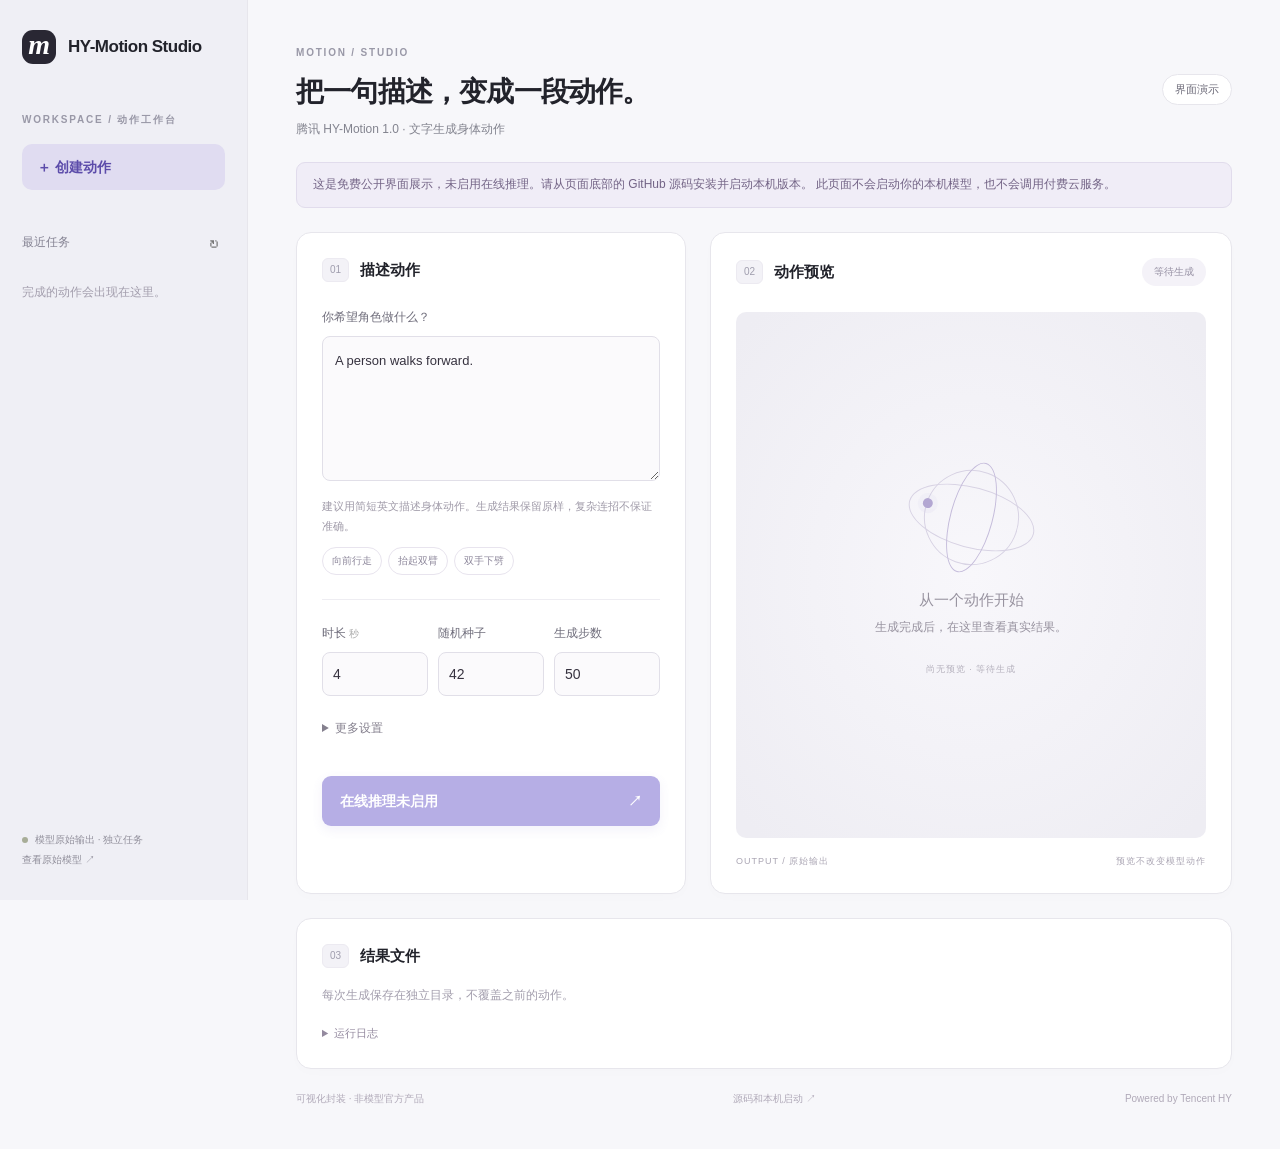
==== index.html @ f67ecd88 "Add lightweight visual interface for existing local motion backend" ====
<!doctype html>
<html lang="zh-CN"><head><meta charset="utf-8"><meta name="viewport" content="width=device-width,initial-scale=1"><title>Motion Studio</title><link rel="stylesheet" href="/static/style.css"></head>
<body>
<aside class="sidebar">
  <a class="brand" href="/"><span class="brand-icon">m</span><span id="brand-name">Motion Studio</span></a>
  <div class="eyebrow">WORKSPACE / 动作工作台</div>
  <button class="nav active" id="new-task">＋ 创建动作</button>
  <div class="history-title">最近任务 <button id="refresh-history" aria-label="刷新任务">↻</button></div>
  <div id="history" class="history"><p class="muted">完成的动作会出现在这里。</p></div>
  <div class="sidebar-bottom"><span class="little-dot"></span><span>模型原始输出 · 独立任务</span><a id="source-link" target="_blank" rel="noreferrer">查看原始模型 ↗</a></div>
</aside>
<main>
  <header><div><span class="eyebrow">MOTION / STUDIO</span><h1 id="headline">准备你的下一段动作</h1><p id="description"></p></div><span id="environment-badge" class="pill">检查环境…</span></header>
  <div id="environment" class="notice" role="status"></div>
  <div class="workspace">
    <section class="card editor"><div class="section-title"><span class="number">01</span><h2 id="input-title">描述动作</h2></div>
      <form id="generate-form">
        <div id="text-input"><label for="prompt">你希望角色做什么？</label><textarea id="prompt" rows="5" maxlength="3000" placeholder="A person walks forward, then stops and turns to the left.">A person walks forward.</textarea><p class="help">建议用简短英文描述身体动作。生成结果保留原样，复杂连招不保证准确。</p><div class="examples"><button type="button" data-prompt="A person walks forward.">向前行走</button><button type="button" data-prompt="A person slowly raises both arms overhead, then lowers them.">抬起双臂</button><button type="button" data-prompt="A person grips a sword with both hands and performs a downward slash.">双手下劈</button></div></div>
        <div id="video-input" hidden><label for="video">上传动作视频</label><div class="dropzone" id="dropzone"><span class="upload-symbol">↑</span><strong>选择视频或拖到这里</strong><span>MP4 / MOV / MKV / AVI / WebM · 最大 256 MB</span><input type="file" id="video" accept="video/mp4,video/quicktime,video/x-matroska,video/x-msvideo,video/webm" aria-label="选择动作视频"></div><p id="video-name" class="help">建议单人、全身可见、固定镜头的短片。</p><video id="input-video" controls playsinline hidden></video></div>
        <div class="divider"></div>
        <div class="parameters" id="hy-params"><div><label for="seconds">时长 <small>秒</small></label><input id="seconds" type="number" value="4" min="0.5" max="12" step="0.5"></div><div><label for="seed">随机种子</label><input id="seed" type="number" value="42" min="0" max="2147483647" step="1"></div><div><label for="steps">生成步数</label><input id="steps" type="number" value="50" min="1" max="200" step="1"></div></div>
        <div class="parameters gem-params" id="gem-params" hidden><div><label for="start-frame">起始帧</label><input id="start-frame" type="number" value="0" min="0" max="100000" step="1"></div><div><label for="max-frames">处理帧数</label><input id="max-frames" type="number" value="120" min="1" max="900" step="1"></div></div>
        <details class="settings"><summary>更多设置</summary><label for="threads">CPU 线程数</label><input id="threads" type="number" value="8" min="1" max="64" step="1"><p class="help">线程越多不一定越快。CPU 生成可能需要较长时间。</p><div id="gem-options" hidden><label class="check"><input id="image-features" type="checkbox" checked> 使用完整图像特征</label><label class="check"><input id="render-skeleton" type="checkbox" checked> 输出骨骼预览视频</label><p class="help">不含相机 SLAM、武器追踪或游戏角色重定向。输出是 SOMA 骨骼数据。</p></div></details>
        <button class="primary" type="submit" id="generate">生成动作 <span>↗</span></button><p id="form-message" class="form-message" role="alert"></p>
      </form>
    </section>
    <section class="card preview"><div class="section-title"><span class="number">02</span><h2>动作预览</h2><span id="task-state" class="quiet-pill">等待生成</span></div>
      <div class="viewport" id="viewport"><div id="empty-preview"><div class="empty-orbit"><span></span></div><h3>从一个动作开始</h3><p>生成完成后，在这里查看真实结果。</p><span class="small-label">尚无预览 · 等待生成</span></div><iframe id="original-preview" title="原版动作预览" sandbox="allow-scripts" hidden></iframe><video id="output-video" controls playsinline hidden></video></div>
      <div class="preview-caption"><span>OUTPUT / 原始输出</span><span id="preview-note">预览不改变模型动作</span></div>
      <div id="job-progress" class="job-progress" hidden><div class="progress-heading"><span id="job-label"></span><span id="elapsed"></span></div><div class="progress-track"><div id="progress-bar"></div></div><p id="job-message"></p><button class="secondary danger" id="cancel" hidden>取消当前任务</button></div>
    </section>
  </div>
  <section class="card results"><div class="section-title"><span class="number">03</span><h2>结果文件</h2><a id="download-all" class="secondary" hidden>下载全部 ZIP ↓</a></div><div id="files"><p class="muted">每次生成保存在独立目录，不覆盖之前的动作。</p></div><details id="logs-details"><summary>运行日志</summary><pre id="logs">任务开始后显示模型的实时日志。</pre></details></section>
  <footer><span>可视化封装 · 非模型官方产品</span><a id="repo-link" target="_blank" rel="noreferrer">源码和本机启动 ↗</a><span id="footer-credit"></span></footer>
</main>
<script src="/showcase-config.js"></script><script src="/static/app.js"></script>
</body></html>
---- static/style.css ----
*{box-sizing:border-box} :root{--ink:#22232b;--muted:#82838e;--line:#e7e6ec;--purple:#7060d4;--paper:#f7f7fa}body{margin:0;background:var(--paper);color:var(--ink);font:14px/1.6 Inter,"Segoe UI","Microsoft YaHei",sans-serif}button,input,textarea{font:inherit}button,a,input,textarea,summary{outline-offset:4px}button,a{touch-action:manipulation}button{cursor:pointer}a{color:inherit;text-decoration:none}button:disabled{cursor:not-allowed;opacity:.5}[hidden]{display:none!important}.sidebar{position:fixed;inset:0 auto 0 0;width:248px;background:#efeff5;border-right:1px solid var(--line);padding:30px 22px;display:flex;flex-direction:column}.brand{display:flex;align-items:center;gap:12px;font-weight:750;font-size:17px;letter-spacing:-.5px;margin-bottom:48px}.brand-icon{background:#292733;color:white;width:34px;height:34px;border-radius:11px;text-align:center;font:italic 800 28px/30px Georgia}.eyebrow{font-size:10px;letter-spacing:1.8px;font-weight:650;color:#9998a7}.nav{margin:16px 0 35px;border:0;border-radius:10px;padding:12px 15px;text-align:left;font-weight:600}.nav.active{background:#e0dcf1;color:#5c4caa}.history-title{display:flex;justify-content:space-between;align-items:center;font-size:12px;color:#858393}.history-title button{background:none;border:0;color:#777;font-size:20px}.history{overflow:auto;margin-top:12px;flex:1}.history-item{display:block;width:100%;padding:13px 9px;background:none;border:0;border-radius:8px;text-align:left;color:#575562;margin-bottom:4px}.history-item:hover,.history-item.selected{background:#e4e2ed}.history-item strong{display:block;overflow:hidden;text-overflow:ellipsis;white-space:nowrap;font-weight:550;font-size:12px}.history-item small{color:#8b8998;font-size:10px}.sidebar-bottom{font-size:10px;color:#92909c;line-height:2}.sidebar-bottom a{display:block}.little-dot{display:inline-block;background:#a8ad98;width:6px;height:6px;border-radius:50%;margin-right:7px}main{margin-left:248px;padding:40px 48px 20px;max-width:1820px}header{display:flex;justify-content:space-between;align-items:center;gap:20px;margin-bottom:23px}h1{font-size:28px;letter-spacing:-.8px;margin:8px 0 5px;font-weight:650}header p{margin:0;color:var(--muted);font-size:12px}.pill,.quiet-pill{white-space:nowrap;border:1px solid var(--line);border-radius:20px;padding:6px 12px;font-size:11px;background:#fff;color:#6d6b79}.pill.ready{background:#eaf0e8;color:#60715d;border-color:#e0e8dc}.notice{padding:12px 16px;margin-bottom:24px;border:1px solid #e1dcec;background:#f0edf7;border-radius:9px;color:#736486;font-size:12px}.notice.ready{background:#f2f4ef;border-color:#e3e8dc;color:#717968}.workspace{display:grid;grid-template-columns:minmax(280px,390px) minmax(380px,1fr);gap:24px;align-items:stretch}.card{background:#fff;border:1px solid var(--line);border-radius:15px;padding:25px;box-shadow:0 4px 12px #26223803}.section-title{display:flex;gap:11px;align-items:center;margin-bottom:26px}.section-title h2{font-size:15px;font-weight:650;margin:0}.section-title .quiet-pill,.section-title a{margin-left:auto}.number{font-size:10px;color:#a09eae;background:#f3f2f7;border:1px solid #eceaf1;padding:3px 7px;border-radius:6px}label{display:block;color:#6f6d7b;font-size:12px;margin:0 0 9px}label small{color:#aaa;font-size:10px}textarea,input[type=number]{width:100%;border:1px solid #e1dfE8;background:#fbfafc;border-radius:8px;padding:12px;color:#36323f;transition:border-color .2s}textarea{resize:vertical;min-height:145px;line-height:1.8;font-size:13px}textarea:focus,input:focus{border-color:#9d90d9;outline:2px solid #e8e1ff}.help{color:#a09ba9;font-size:11px;line-height:1.8;margin:10px 0}.examples{display:flex;gap:6px;flex-wrap:wrap}.examples button{font-size:10px;color:#8d879b;background:#fff;border:1px solid #e8e4ee;border-radius:20px;padding:5px 9px}.examples button:hover{background:#f3effb}.divider{height:1px;background:#eeedf2;margin:24px 0}.parameters{display:grid;grid-template-columns:repeat(3,minmax(0,1fr));gap:10px}.parameters input{padding:10px}.gem-params{grid-template-columns:1fr 1fr}.settings{margin:23px 0;color:#85808e;font-size:12px}.settings summary{cursor:pointer;margin-bottom:14px}.settings>input{max-width:110px}.check{display:flex;align-items:center;gap:8px}.check input{accent-color:var(--purple)}.primary{width:100%;background:#7060cd;color:white;border:0;border-radius:9px;box-shadow:0 4px 10px #7764d329;padding:14px 18px;text-align:left;font-weight:650;display:flex;justify-content:space-between}.primary:hover{background:#6252ba}.form-message{font-size:12px;color:#b45b62;min-height:18px}.preview{display:flex;flex-direction:column}.viewport{min-height:350px;flex:1;position:relative;overflow:hidden;border-radius:10px;background:radial-gradient(ellipse at center,#f8f7fb 0,#eeedf3 95%);display:flex;justify-content:center;align-items:center}#empty-preview{text-align:center;position:relative;z-index:1;color:#97929f}#empty-preview h3{font-size:15px;font-weight:500;margin:23px 0 6px}#empty-preview p{font-size:12px;margin:0 0 19px}.empty-orbit{height:95px;width:95px;border:1px solid #d8d3e4;border-radius:50%;margin:auto;position:relative;transform:rotate(-25deg)}.empty-orbit:before{content:"";position:absolute;inset:16px -18px;border:1px solid #d8d3e4;border-radius:50%;transform:rotate(40deg)}.empty-orbit:after{content:"";position:absolute;inset:-10px 25px;border:1px solid #c5bcdb;border-radius:50%;transform:rotate(40deg)}.empty-orbit span{position:absolute;top:10px;left:8px;width:10px;height:10px;border-radius:50%;background:#b3a7d2;box-shadow:0 0 0 5px #b3a7d213}.small-label{font-size:9px;letter-spacing:1px;color:#b5b1bd}.preview-caption{display:flex;justify-content:space-between;font-size:9px;letter-spacing:1px;color:#aaa5b3;margin-top:16px}.quiet-pill{border:0;background:#f4f2f8;color:#9791a4;font-size:10px}.results{margin-top:24px}.results .section-title{margin-bottom:18px}.muted{font-size:12px;color:#a39ead}.secondary{border:1px solid #ddd7eb;background:#faf8fd;color:#807294;border-radius:7px;padding:7px 11px;font-size:11px}.danger{color:#a55b67}.job-progress{margin-top:20px}.progress-heading{display:flex;justify-content:space-between;font-size:11px;color:#8b8299}.progress-track{height:3px;background:#f0edf7;overflow:hidden;margin-top:9px;border-radius:4px}.progress-track div{height:100%;width:24%;background:#9a88cd;animation:slide 1.8s ease-in-out infinite}@keyframes slide{from{transform:translateX(-100%)}to{transform:translateX(520%)}}.progress-track.done div{animation:none;width:100%;background:#99ad90}#job-message{font-size:11px;color:#918897;overflow-wrap:anywhere;max-height:50px;overflow:auto}.file-row{display:flex;align-items:center;gap:15px;padding:11px 0;border-top:1px solid #f1eef5}.file-icon{background:#efecf6;color:#9486ac;font-size:9px;font-weight:bold;padding:5px;border-radius:5px;min-width:37px;text-align:center}.file-name{flex:1;font-size:12px;overflow-wrap:anywhere}.file-size{font-size:10px;color:#aba3b4}.file-row a{font-size:12px;color:#847398}.results details{margin-top:20px;font-size:11px;color:#948a9f}.results summary{cursor:pointer}pre{background:#24232c;color:#bcb7ca;padding:17px;border-radius:8px;max-height:260px;overflow:auto;white-space:pre-wrap;font:11px/1.7 Consolas,monospace}footer{display:flex;justify-content:space-between;font-size:10px;color:#b0a9b8;margin:22px 0}.dropzone{border:1px dashed #d6cce8;border-radius:10px;min-height:165px;position:relative;display:flex;flex-direction:column;justify-content:center;align-items:center;gap:8px;background:#fbf9fe}.dropzone strong{font-size:12px;font-weight:500;color:#8a7f99}.dropzone span{font-size:9px;color:#aaa0b5}.dropzone .upload-symbol{font-size:24px}.dropzone input{position:absolute;inset:0;opacity:0;width:100%;cursor:pointer}.dropzone.drag{background:#ece4fc}video{width:100%;max-height:420px;border-radius:8px}#input-video{max-height:180px;margin-top:10px}#skeleton{position:absolute;width:100%;height:100%;touch-action:none;cursor:grab}.playback{display:flex;align-items:center;gap:10px;margin-top:12px;font-size:10px;color:#918497}.playback input{flex:1;min-width:40px;accent-color:#9783c7}.playback button{background:none;border:0;color:#8e789f;font-size:10px}@media(min-width:1550px){main{padding:50px 65px}.workspace{grid-template-columns:420px 1fr}.viewport{min-height:460px}}@media(max-width:1080px){main{padding:28px 24px}.sidebar{width:200px;padding:24px 15px}main{margin-left:200px}.workspace{gap:16px;grid-template-columns:minmax(270px,1fr) minmax(320px,1.2fr)}.card{padding:19px}h1{font-size:22px}}@media(max-width:860px){.sidebar{position:static;width:100%;height:auto;display:block;padding:16px 20px}.brand{margin:0}.sidebar>.eyebrow,.nav,.history-title,.history,.sidebar-bottom{display:none}main{margin:0;padding:24px 16px}.workspace{grid-template-columns:1fr}header{align-items:flex-start}h1{font-size:21px}.preview{min-height:460px}.notice{font-size:11px}footer{gap:10px}.section-title{margin-bottom:18px}}@media(prefers-reduced-motion:reduce){.progress-track div{animation:none;width:100%;opacity:.5}}

#original-preview{position:absolute;inset:0;width:100%;height:100%;border:0;background:white}
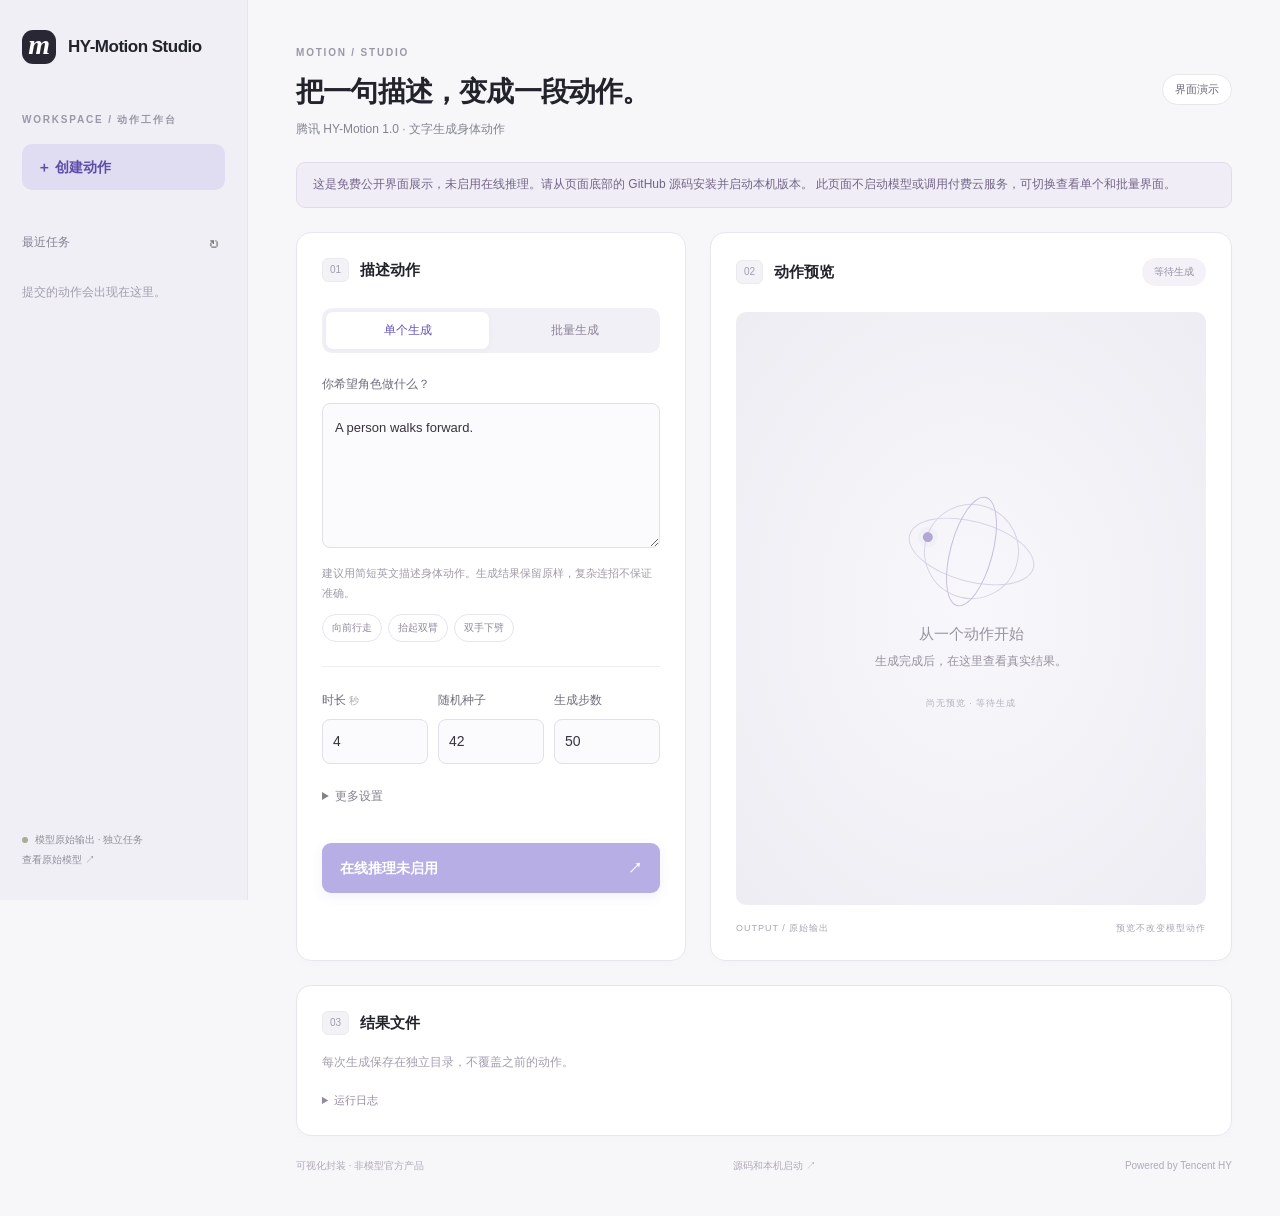
==== commit 1914720c: "Add persistent batch generation and hosted FC deployment" ====
--- a/index.html
+++ b/index.html
@@ -1,8 +1,8 @@
 <!doctype html>
-<html lang="zh-CN"><head><meta charset="utf-8"><meta name="viewport" content="width=device-width,initial-scale=1"><title>Motion Studio</title><link rel="stylesheet" href="/static/style.css"></head>
+<html lang="zh-CN"><head><meta charset="utf-8"><meta name="viewport" content="width=device-width,initial-scale=1"><title>Motion Studio</title><link rel="stylesheet" href="static/style.css"></head>
 <body>
 <aside class="sidebar">
-  <a class="brand" href="/"><span class="brand-icon">m</span><span id="brand-name">Motion Studio</span></a>
+  <a class="brand" href="./"><span class="brand-icon">m</span><span id="brand-name">Motion Studio</span></a>
   <div class="eyebrow">WORKSPACE / 动作工作台</div>
   <button class="nav active" id="new-task">＋ 创建动作</button>
   <div class="history-title">最近任务 <button id="refresh-history" aria-label="刷新任务">↻</button></div>
@@ -15,13 +15,23 @@
   <div class="workspace">
     <section class="card editor"><div class="section-title"><span class="number">01</span><h2 id="input-title">描述动作</h2></div>
       <form id="generate-form">
-        <div id="text-input"><label for="prompt">你希望角色做什么？</label><textarea id="prompt" rows="5" maxlength="3000" placeholder="A person walks forward, then stops and turns to the left.">A person walks forward.</textarea><p class="help">建议用简短英文描述身体动作。生成结果保留原样，复杂连招不保证准确。</p><div class="examples"><button type="button" data-prompt="A person walks forward.">向前行走</button><button type="button" data-prompt="A person slowly raises both arms overhead, then lowers them.">抬起双臂</button><button type="button" data-prompt="A person grips a sword with both hands and performs a downward slash.">双手下劈</button></div></div>
+        <div id="text-input">
+          <div class="mode-switch" role="group" aria-label="生成模式"><button type="button" id="mode-single" class="active" aria-pressed="true">单个生成</button><button type="button" id="mode-batch" aria-pressed="false">批量生成</button></div>
+          <div id="single-input"><label for="prompt">你希望角色做什么？</label><textarea id="prompt" rows="5" maxlength="3000" placeholder="A person walks forward, then stops and turns to the left.">A person walks forward.</textarea><p class="help">建议用简短英文描述身体动作。生成结果保留原样，复杂连招不保证准确。</p><div class="examples"><button type="button" data-prompt="A person walks forward.">向前行走</button><button type="button" data-prompt="A person slowly raises both arms overhead, then lowers them.">抬起双臂</button><button type="button" data-prompt="A person grips a sword with both hands and performs a downward slash.">双手下劈</button></div></div>
+          <div id="batch-input" hidden>
+            <label for="batch-prompts">动作描述 <small>一行一个动作</small></label><textarea id="batch-prompts" rows="6" maxlength="300000" placeholder="A person walks forward.&#10;A person slowly raises both arms overhead."></textarea>
+            <p class="help">空行会忽略。每条描述最多 3000 字符；所有动作使用下方的时长和步数。</p>
+            <div class="batch-parameters"><div><label for="batch-repeat">每条份数</label><input id="batch-repeat" type="number" min="1" max="10" step="1" value="1"></div><div><label for="batch-seed-mode">种子方式</label><select id="batch-seed-mode"><option value="increment">依次递增</option><option value="fixed">使用同一种子</option><option value="random">每项随机</option></select></div></div>
+            <p id="batch-input-summary" class="help" aria-live="polite">0 条描述 × 1 份 = 0 项，每批最多 100 项。</p>
+            <p id="batch-seed-help" class="help">从下方种子开始，按任务顺序逐项加 1。</p>
+          </div>
+        </div>
         <div id="video-input" hidden><label for="video">上传动作视频</label><div class="dropzone" id="dropzone"><span class="upload-symbol">↑</span><strong>选择视频或拖到这里</strong><span>MP4 / MOV / MKV / AVI / WebM · 最大 256 MB</span><input type="file" id="video" accept="video/mp4,video/quicktime,video/x-matroska,video/x-msvideo,video/webm" aria-label="选择动作视频"></div><p id="video-name" class="help">建议单人、全身可见、固定镜头的短片。</p><video id="input-video" controls playsinline hidden></video></div>
         <div class="divider"></div>
-        <div class="parameters" id="hy-params"><div><label for="seconds">时长 <small>秒</small></label><input id="seconds" type="number" value="4" min="0.5" max="12" step="0.5"></div><div><label for="seed">随机种子</label><input id="seed" type="number" value="42" min="0" max="2147483647" step="1"></div><div><label for="steps">生成步数</label><input id="steps" type="number" value="50" min="1" max="200" step="1"></div></div>
+        <div class="parameters" id="hy-params"><div><label for="seconds">时长 <small>秒</small></label><input id="seconds" type="number" value="4" min="0.5" max="12" step="0.5"></div><div><label for="seed">随机种子</label><input id="seed" type="number" value="42" min="0" max="4294967295" step="1"></div><div><label for="steps">生成步数</label><input id="steps" type="number" value="50" min="1" max="200" step="1"></div></div>
         <div class="parameters gem-params" id="gem-params" hidden><div><label for="start-frame">起始帧</label><input id="start-frame" type="number" value="0" min="0" max="100000" step="1"></div><div><label for="max-frames">处理帧数</label><input id="max-frames" type="number" value="120" min="1" max="900" step="1"></div></div>
-        <details class="settings"><summary>更多设置</summary><label for="threads">CPU 线程数</label><input id="threads" type="number" value="8" min="1" max="64" step="1"><p class="help">线程越多不一定越快。CPU 生成可能需要较长时间。</p><div id="gem-options" hidden><label class="check"><input id="image-features" type="checkbox" checked> 使用完整图像特征</label><label class="check"><input id="render-skeleton" type="checkbox" checked> 输出骨骼预览视频</label><p class="help">不含相机 SLAM、武器追踪或游戏角色重定向。输出是 SOMA 骨骼数据。</p></div></details>
-        <button class="primary" type="submit" id="generate">生成动作 <span>↗</span></button><p id="form-message" class="form-message" role="alert"></p>
+        <details class="settings" id="advanced-settings"><summary>更多设置</summary><div id="thread-settings"><label for="threads">CPU 线程数</label><input id="threads" type="number" value="8" min="1" max="64" step="1"><p class="help">线程越多不一定越快。CPU 生成可能需要较长时间。</p></div><div id="gem-options" hidden><label class="check"><input id="image-features" type="checkbox" checked> 使用完整图像特征</label><label class="check"><input id="render-skeleton" type="checkbox" checked> 输出骨骼预览视频</label><p class="help">不含相机 SLAM、武器追踪或游戏角色重定向。输出是 SOMA 骨骼数据。</p></div></details>
+        <button class="primary" type="submit" id="generate"><span id="generate-label">生成动作</span><span>↗</span></button><p id="form-message" class="form-message" role="alert"></p>
       </form>
     </section>
     <section class="card preview"><div class="section-title"><span class="number">02</span><h2>动作预览</h2><span id="task-state" class="quiet-pill">等待生成</span></div>
@@ -30,8 +40,16 @@
       <div id="job-progress" class="job-progress" hidden><div class="progress-heading"><span id="job-label"></span><span id="elapsed"></span></div><div class="progress-track"><div id="progress-bar"></div></div><p id="job-message"></p><button class="secondary danger" id="cancel" hidden>取消当前任务</button></div>
     </section>
   </div>
+  <section class="card batch-results" id="batch-panel" aria-labelledby="batch-heading" hidden>
+    <div class="section-title"><span class="number">B</span><h2 id="batch-heading">批量任务</h2><span id="batch-state" class="quiet-pill">等待提交</span></div>
+    <div class="batch-toolbar"><div class="batch-picker-field"><label for="batch-picker">查看批次</label><select id="batch-picker"><option value="">尚无批量任务</option></select></div><button type="button" class="secondary" id="refresh-batches">刷新批次</button><button type="button" class="secondary danger" id="cancel-batch" hidden>取消未完成项</button><a class="secondary" id="download-batch" hidden>下载已完成项 ZIP ↓</a></div>
+    <div id="batch-progress-area" hidden><div class="progress-heading"><span id="batch-progress-label"></span><span id="batch-counts"></span></div><progress id="batch-progress" value="0" max="1" aria-label="批量任务完成进度"></progress></div>
+    <p class="help" id="batch-empty">提交后可在这里查看每一项的状态、种子和结果。</p>
+    <div class="batch-table-wrap" id="batch-table-wrap" hidden><table class="batch-table"><thead><tr><th scope="col">序号</th><th scope="col">动作描述</th><th scope="col">种子</th><th scope="col">状态</th><th scope="col">操作</th></tr></thead><tbody id="batch-rows"></tbody></table></div>
+    <p id="batch-message" class="form-message" role="alert"></p>
+  </section>
   <section class="card results"><div class="section-title"><span class="number">03</span><h2>结果文件</h2><a id="download-all" class="secondary" hidden>下载全部 ZIP ↓</a></div><div id="files"><p class="muted">每次生成保存在独立目录，不覆盖之前的动作。</p></div><details id="logs-details"><summary>运行日志</summary><pre id="logs">任务开始后显示模型的实时日志。</pre></details></section>
   <footer><span>可视化封装 · 非模型官方产品</span><a id="repo-link" target="_blank" rel="noreferrer">源码和本机启动 ↗</a><span id="footer-credit"></span></footer>
 </main>
-<script src="/showcase-config.js"></script><script src="/static/app.js"></script>
+<script src="showcase-config.js"></script><script src="static/app.js"></script>
 </body></html>
--- a/static/style.css
+++ b/static/style.css
@@ -1,3 +1,7 @@
 *{box-sizing:border-box} :root{--ink:#22232b;--muted:#82838e;--line:#e7e6ec;--purple:#7060d4;--paper:#f7f7fa}body{margin:0;background:var(--paper);color:var(--ink);font:14px/1.6 Inter,"Segoe UI","Microsoft YaHei",sans-serif}button,input,textarea{font:inherit}button,a,input,textarea,summary{outline-offset:4px}button,a{touch-action:manipulation}button{cursor:pointer}a{color:inherit;text-decoration:none}button:disabled{cursor:not-allowed;opacity:.5}[hidden]{display:none!important}.sidebar{position:fixed;inset:0 auto 0 0;width:248px;background:#efeff5;border-right:1px solid var(--line);padding:30px 22px;display:flex;flex-direction:column}.brand{display:flex;align-items:center;gap:12px;font-weight:750;font-size:17px;letter-spacing:-.5px;margin-bottom:48px}.brand-icon{background:#292733;color:white;width:34px;height:34px;border-radius:11px;text-align:center;font:italic 800 28px/30px Georgia}.eyebrow{font-size:10px;letter-spacing:1.8px;font-weight:650;color:#9998a7}.nav{margin:16px 0 35px;border:0;border-radius:10px;padding:12px 15px;text-align:left;font-weight:600}.nav.active{background:#e0dcf1;color:#5c4caa}.history-title{display:flex;justify-content:space-between;align-items:center;font-size:12px;color:#858393}.history-title button{background:none;border:0;color:#777;font-size:20px}.history{overflow:auto;margin-top:12px;flex:1}.history-item{display:block;width:100%;padding:13px 9px;background:none;border:0;border-radius:8px;text-align:left;color:#575562;margin-bottom:4px}.history-item:hover,.history-item.selected{background:#e4e2ed}.history-item strong{display:block;overflow:hidden;text-overflow:ellipsis;white-space:nowrap;font-weight:550;font-size:12px}.history-item small{color:#8b8998;font-size:10px}.sidebar-bottom{font-size:10px;color:#92909c;line-height:2}.sidebar-bottom a{display:block}.little-dot{display:inline-block;background:#a8ad98;width:6px;height:6px;border-radius:50%;margin-right:7px}main{margin-left:248px;padding:40px 48px 20px;max-width:1820px}header{display:flex;justify-content:space-between;align-items:center;gap:20px;margin-bottom:23px}h1{font-size:28px;letter-spacing:-.8px;margin:8px 0 5px;font-weight:650}header p{margin:0;color:var(--muted);font-size:12px}.pill,.quiet-pill{white-space:nowrap;border:1px solid var(--line);border-radius:20px;padding:6px 12px;font-size:11px;background:#fff;color:#6d6b79}.pill.ready{background:#eaf0e8;color:#60715d;border-color:#e0e8dc}.notice{padding:12px 16px;margin-bottom:24px;border:1px solid #e1dcec;background:#f0edf7;border-radius:9px;color:#736486;font-size:12px}.notice.ready{background:#f2f4ef;border-color:#e3e8dc;color:#717968}.workspace{display:grid;grid-template-columns:minmax(280px,390px) minmax(380px,1fr);gap:24px;align-items:stretch}.card{background:#fff;border:1px solid var(--line);border-radius:15px;padding:25px;box-shadow:0 4px 12px #26223803}.section-title{display:flex;gap:11px;align-items:center;margin-bottom:26px}.section-title h2{font-size:15px;font-weight:650;margin:0}.section-title .quiet-pill,.section-title a{margin-left:auto}.number{font-size:10px;color:#a09eae;background:#f3f2f7;border:1px solid #eceaf1;padding:3px 7px;border-radius:6px}label{display:block;color:#6f6d7b;font-size:12px;margin:0 0 9px}label small{color:#aaa;font-size:10px}textarea,input[type=number]{width:100%;border:1px solid #e1dfE8;background:#fbfafc;border-radius:8px;padding:12px;color:#36323f;transition:border-color .2s}textarea{resize:vertical;min-height:145px;line-height:1.8;font-size:13px}textarea:focus,input:focus{border-color:#9d90d9;outline:2px solid #e8e1ff}.help{color:#a09ba9;font-size:11px;line-height:1.8;margin:10px 0}.examples{display:flex;gap:6px;flex-wrap:wrap}.examples button{font-size:10px;color:#8d879b;background:#fff;border:1px solid #e8e4ee;border-radius:20px;padding:5px 9px}.examples button:hover{background:#f3effb}.divider{height:1px;background:#eeedf2;margin:24px 0}.parameters{display:grid;grid-template-columns:repeat(3,minmax(0,1fr));gap:10px}.parameters input{padding:10px}.gem-params{grid-template-columns:1fr 1fr}.settings{margin:23px 0;color:#85808e;font-size:12px}.settings summary{cursor:pointer;margin-bottom:14px}.settings>input{max-width:110px}.check{display:flex;align-items:center;gap:8px}.check input{accent-color:var(--purple)}.primary{width:100%;background:#7060cd;color:white;border:0;border-radius:9px;box-shadow:0 4px 10px #7764d329;padding:14px 18px;text-align:left;font-weight:650;display:flex;justify-content:space-between}.primary:hover{background:#6252ba}.form-message{font-size:12px;color:#b45b62;min-height:18px}.preview{display:flex;flex-direction:column}.viewport{min-height:350px;flex:1;position:relative;overflow:hidden;border-radius:10px;background:radial-gradient(ellipse at center,#f8f7fb 0,#eeedf3 95%);display:flex;justify-content:center;align-items:center}#empty-preview{text-align:center;position:relative;z-index:1;color:#97929f}#empty-preview h3{font-size:15px;font-weight:500;margin:23px 0 6px}#empty-preview p{font-size:12px;margin:0 0 19px}.empty-orbit{height:95px;width:95px;border:1px solid #d8d3e4;border-radius:50%;margin:auto;position:relative;transform:rotate(-25deg)}.empty-orbit:before{content:"";position:absolute;inset:16px -18px;border:1px solid #d8d3e4;border-radius:50%;transform:rotate(40deg)}.empty-orbit:after{content:"";position:absolute;inset:-10px 25px;border:1px solid #c5bcdb;border-radius:50%;transform:rotate(40deg)}.empty-orbit span{position:absolute;top:10px;left:8px;width:10px;height:10px;border-radius:50%;background:#b3a7d2;box-shadow:0 0 0 5px #b3a7d213}.small-label{font-size:9px;letter-spacing:1px;color:#b5b1bd}.preview-caption{display:flex;justify-content:space-between;font-size:9px;letter-spacing:1px;color:#aaa5b3;margin-top:16px}.quiet-pill{border:0;background:#f4f2f8;color:#9791a4;font-size:10px}.results{margin-top:24px}.results .section-title{margin-bottom:18px}.muted{font-size:12px;color:#a39ead}.secondary{border:1px solid #ddd7eb;background:#faf8fd;color:#807294;border-radius:7px;padding:7px 11px;font-size:11px}.danger{color:#a55b67}.job-progress{margin-top:20px}.progress-heading{display:flex;justify-content:space-between;font-size:11px;color:#8b8299}.progress-track{height:3px;background:#f0edf7;overflow:hidden;margin-top:9px;border-radius:4px}.progress-track div{height:100%;width:24%;background:#9a88cd;animation:slide 1.8s ease-in-out infinite}@keyframes slide{from{transform:translateX(-100%)}to{transform:translateX(520%)}}.progress-track.done div{animation:none;width:100%;background:#99ad90}#job-message{font-size:11px;color:#918897;overflow-wrap:anywhere;max-height:50px;overflow:auto}.file-row{display:flex;align-items:center;gap:15px;padding:11px 0;border-top:1px solid #f1eef5}.file-icon{background:#efecf6;color:#9486ac;font-size:9px;font-weight:bold;padding:5px;border-radius:5px;min-width:37px;text-align:center}.file-name{flex:1;font-size:12px;overflow-wrap:anywhere}.file-size{font-size:10px;color:#aba3b4}.file-row a{font-size:12px;color:#847398}.results details{margin-top:20px;font-size:11px;color:#948a9f}.results summary{cursor:pointer}pre{background:#24232c;color:#bcb7ca;padding:17px;border-radius:8px;max-height:260px;overflow:auto;white-space:pre-wrap;font:11px/1.7 Consolas,monospace}footer{display:flex;justify-content:space-between;font-size:10px;color:#b0a9b8;margin:22px 0}.dropzone{border:1px dashed #d6cce8;border-radius:10px;min-height:165px;position:relative;display:flex;flex-direction:column;justify-content:center;align-items:center;gap:8px;background:#fbf9fe}.dropzone strong{font-size:12px;font-weight:500;color:#8a7f99}.dropzone span{font-size:9px;color:#aaa0b5}.dropzone .upload-symbol{font-size:24px}.dropzone input{position:absolute;inset:0;opacity:0;width:100%;cursor:pointer}.dropzone.drag{background:#ece4fc}video{width:100%;max-height:420px;border-radius:8px}#input-video{max-height:180px;margin-top:10px}#skeleton{position:absolute;width:100%;height:100%;touch-action:none;cursor:grab}.playback{display:flex;align-items:center;gap:10px;margin-top:12px;font-size:10px;color:#918497}.playback input{flex:1;min-width:40px;accent-color:#9783c7}.playback button{background:none;border:0;color:#8e789f;font-size:10px}@media(min-width:1550px){main{padding:50px 65px}.workspace{grid-template-columns:420px 1fr}.viewport{min-height:460px}}@media(max-width:1080px){main{padding:28px 24px}.sidebar{width:200px;padding:24px 15px}main{margin-left:200px}.workspace{gap:16px;grid-template-columns:minmax(270px,1fr) minmax(320px,1.2fr)}.card{padding:19px}h1{font-size:22px}}@media(max-width:860px){.sidebar{position:static;width:100%;height:auto;display:block;padding:16px 20px}.brand{margin:0}.sidebar>.eyebrow,.nav,.history-title,.history,.sidebar-bottom{display:none}main{margin:0;padding:24px 16px}.workspace{grid-template-columns:1fr}header{align-items:flex-start}h1{font-size:21px}.preview{min-height:460px}.notice{font-size:11px}footer{gap:10px}.section-title{margin-bottom:18px}}@media(prefers-reduced-motion:reduce){.progress-track div{animation:none;width:100%;opacity:.5}}
 
 #original-preview{position:absolute;inset:0;width:100%;height:100%;border:0;background:white}
+/* Batch authoring shares the existing single-task preview and result panel. */
+select{font:inherit;width:100%;border:1px solid #e1dfe8;background:#fbfafc;border-radius:8px;padding:11px;color:#36323f;outline-offset:4px;min-width:0}select:focus{border-color:#9d90d9;outline:2px solid #e8e1ff}.mode-switch{display:flex;gap:4px;padding:4px;border-radius:10px;background:#f2f0f7;margin-bottom:22px}.mode-switch button{flex:1;border:0;border-radius:7px;background:transparent;color:#8b8298;padding:9px 10px;font-size:12px}.mode-switch button.active{background:#fff;color:#6653b3;box-shadow:0 1px 5px #3525460d}.batch-parameters{display:grid;grid-template-columns:minmax(85px,1fr) minmax(150px,1.6fr);gap:12px;margin-top:16px}.input-warning{color:#b45b62}.settings #threads{max-width:110px}.batch-results{margin-top:24px}.batch-results .section-title{margin-bottom:18px}.batch-results .form-message:empty{display:none}.batch-toolbar{display:flex;align-items:flex-end;gap:10px;flex-wrap:wrap;margin-bottom:18px}.batch-picker-field{flex:1;min-width:180px;max-width:440px;margin-right:auto}.batch-picker-field label{margin-bottom:6px}.batch-toolbar .secondary{white-space:nowrap;min-height:38px;display:inline-flex;align-items:center}.batch-results .progress-heading{gap:8px;flex-wrap:wrap}.batch-results progress{display:block;width:100%;height:7px;appearance:none;border:0;border-radius:5px;overflow:hidden;background:#f0edf7;margin:10px 0 20px}.batch-results progress::-webkit-progress-bar{background:#f0edf7}.batch-results progress::-webkit-progress-value{background:#9582cd;border-radius:5px}.batch-results progress::-moz-progress-bar{background:#9582cd;border-radius:5px}.batch-table-wrap{overflow-x:auto;border:1px solid #eeebf3;border-radius:9px}.batch-table{border-collapse:collapse;width:100%;min-width:610px;text-align:left;font-size:12px}.batch-table th{font-size:10px;font-weight:600;color:#92899e;background:#faf8fc;white-space:nowrap}.batch-table th,.batch-table td{padding:12px 13px;border-bottom:1px solid #f0edf5;vertical-align:top}.batch-table tr:last-child td{border-bottom:0}.batch-table tr.selected{background:#f8f5fe}.batch-prompt-cell{min-width:180px;max-width:460px;overflow-wrap:anywhere;line-height:1.7}.batch-seed-cell{font:11px/1.8 Consolas,monospace;white-space:nowrap}.batch-actions{white-space:nowrap}.batch-actions .secondary{display:inline-block;font-size:10px;margin-right:5px;padding:5px 8px}.batch-actions .secondary:last-child{margin-right:0}.task-status{display:inline-block;border-radius:14px;padding:3px 8px;font-size:10px;white-space:nowrap;color:#8a8098;background:#efecf6}.status-running{background:#eee8ff;color:#7858b8}.status-complete{background:#eaf2e7;color:#5b7954}.status-failed{background:#fbebed;color:#a65a66}.status-cancelled{background:#f0eef1;color:#99909d}@media(max-width:860px){.batch-results{padding:19px}.batch-toolbar{align-items:stretch}.batch-picker-field{flex-basis:100%;max-width:none}.batch-toolbar .secondary{justify-content:center}.batch-results .progress-heading{display:block}.batch-results .progress-heading span{display:block;margin-top:5px}.batch-table th,.batch-table td{padding:10px}.batch-actions .secondary{min-height:32px}.mode-switch button{min-height:40px}}
+
+.cancel-note{display:block;font-size:10px;color:#9c7780;max-width:130px;min-width:90px;line-height:1.6;margin-top:6px}
